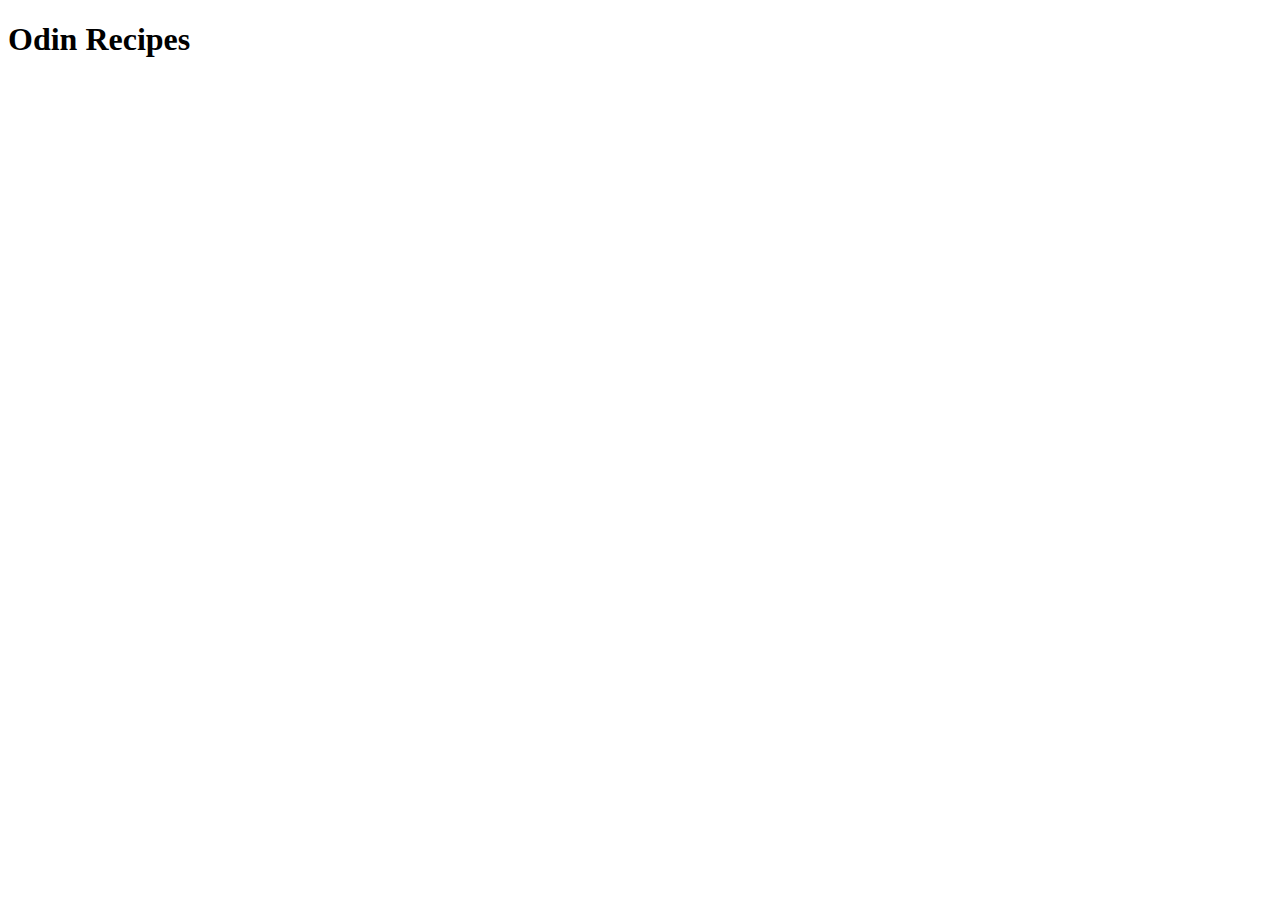
==== index.html @ 12767b23 "Setup initial structure" ====
<!DOCTYPE html>
<html lang="en">
<head>
    <meta charset="UTF-8">
    <meta name="viewport" content="width=device-width, initial-scale=1.0">
    <title>Odin Recipes</title>
</head>
<body>
    <h1>Odin Recipes</h1>
</body>
</html>
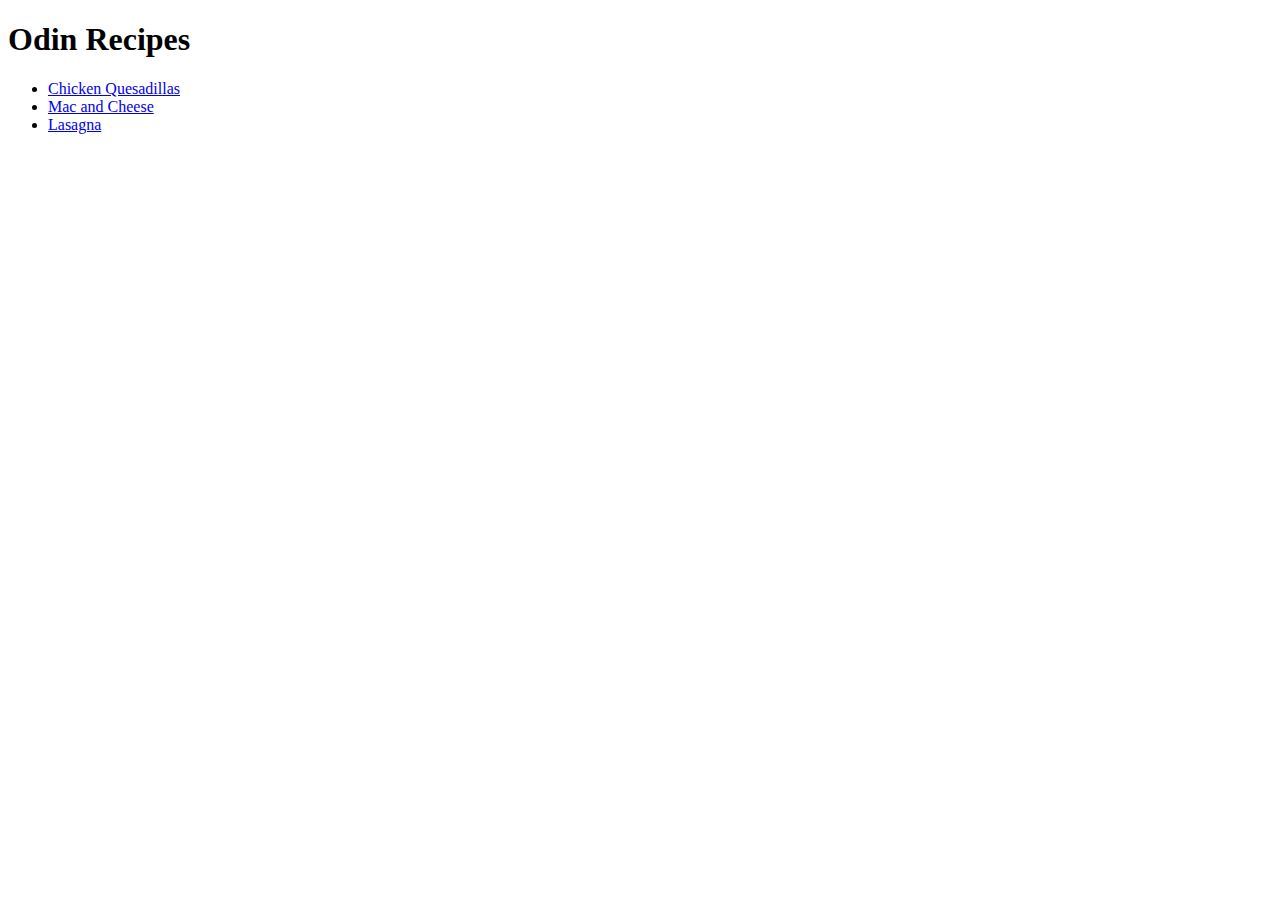
==== commit e3b8f860: "Add more recipes pages" ====
--- a/index.html
+++ b/index.html
@@ -7,5 +7,10 @@
 </head>
 <body>
     <h1>Odin Recipes</h1>
+    <ul>
+        <li><a href='./recipes/chicken-quesadillas.html'>Chicken Quesadillas</a></li>
+        <li><a href='./recipes/mac-and-cheese.html'>Mac and Cheese</a></li>
+        <li><a href="./recipes/lasagna.html">Lasagna</a></li>
+    </ul>
 </body>
 </html>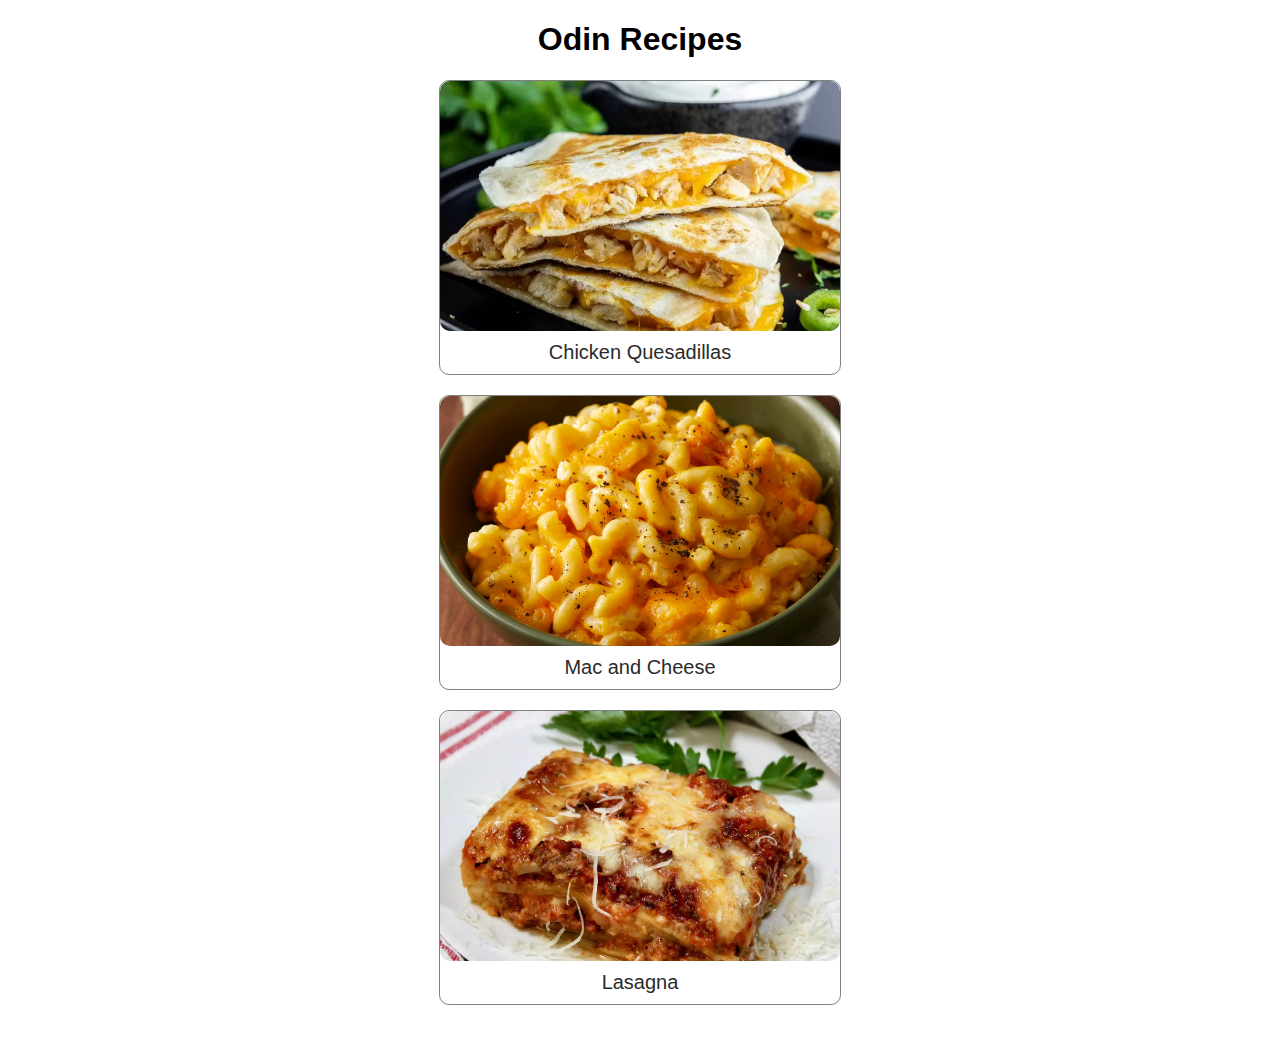
==== commit 9738a9aa: "Add images and style to index.html" ====
--- a/index.html
+++ b/index.html
@@ -4,13 +4,29 @@
     <meta charset="UTF-8">
     <meta name="viewport" content="width=device-width, initial-scale=1.0">
     <title>Odin Recipes</title>
+    <link rel="stylesheet" href="styles.css">
 </head>
 <body>
-    <h1>Odin Recipes</h1>
-    <ul>
-        <li><a href='./recipes/chicken-quesadillas.html'>Chicken Quesadillas</a></li>
-        <li><a href='./recipes/mac-and-cheese.html'>Mac and Cheese</a></li>
-        <li><a href="./recipes/lasagna.html">Lasagna</a></li>
+    <h1 class="title">Odin Recipes</h1>
+    <ul class="recipes">
+        <li class="recipe-box">
+            <a href='./recipes/chicken-quesadillas.html'>
+                <img src="./images/chicken-quesadilla-recipe-5.webp" alt="Chicken Quesadillas dish">
+                Chicken Quesadillas
+            </a>
+        </li>
+        <li class="recipe-box">
+            <a href='./recipes/mac-and-cheese.html'>
+                <img src="./images/mac-and-cheese.webp" alt="Mac and Cheese dish">
+                Mac and Cheese
+            </a>
+        </li>
+        <li class="recipe-box">
+            <a href="./recipes/lasagna.html">
+                <img src="./images/lasagna.webp" alt="Lasagna dish">
+                Lasagna
+            </a>
+        </li>
     </ul>
 </body>
 </html>--- a/styles.css
+++ b/styles.css
@@ -0,0 +1,42 @@
+body {
+    font-family: Arial, Helvetica, sans-serif;
+}
+
+.title {
+    text-align: center;
+}
+
+.recipes li a {
+    color: rgb(43, 42, 42);
+    text-decoration: none;
+}
+
+.recipes {
+    padding: 0;
+    list-style-type: none;
+    display: flex;
+    flex-direction: column;
+    align-items: center;
+}
+
+.recipe-box {
+    border: 1px solid grey;
+    border-radius: 10px;
+    margin-bottom: 20px;
+    padding-bottom: 10px;
+}
+
+a {
+    display: flex;
+    flex-direction: column;
+    align-items: center;
+    font-size: 20px;
+}
+
+img {
+    width: 400px;
+    height: 250px;
+    border-radius: 10px;
+    margin-bottom: 10px;
+    object-fit: cover;
+}